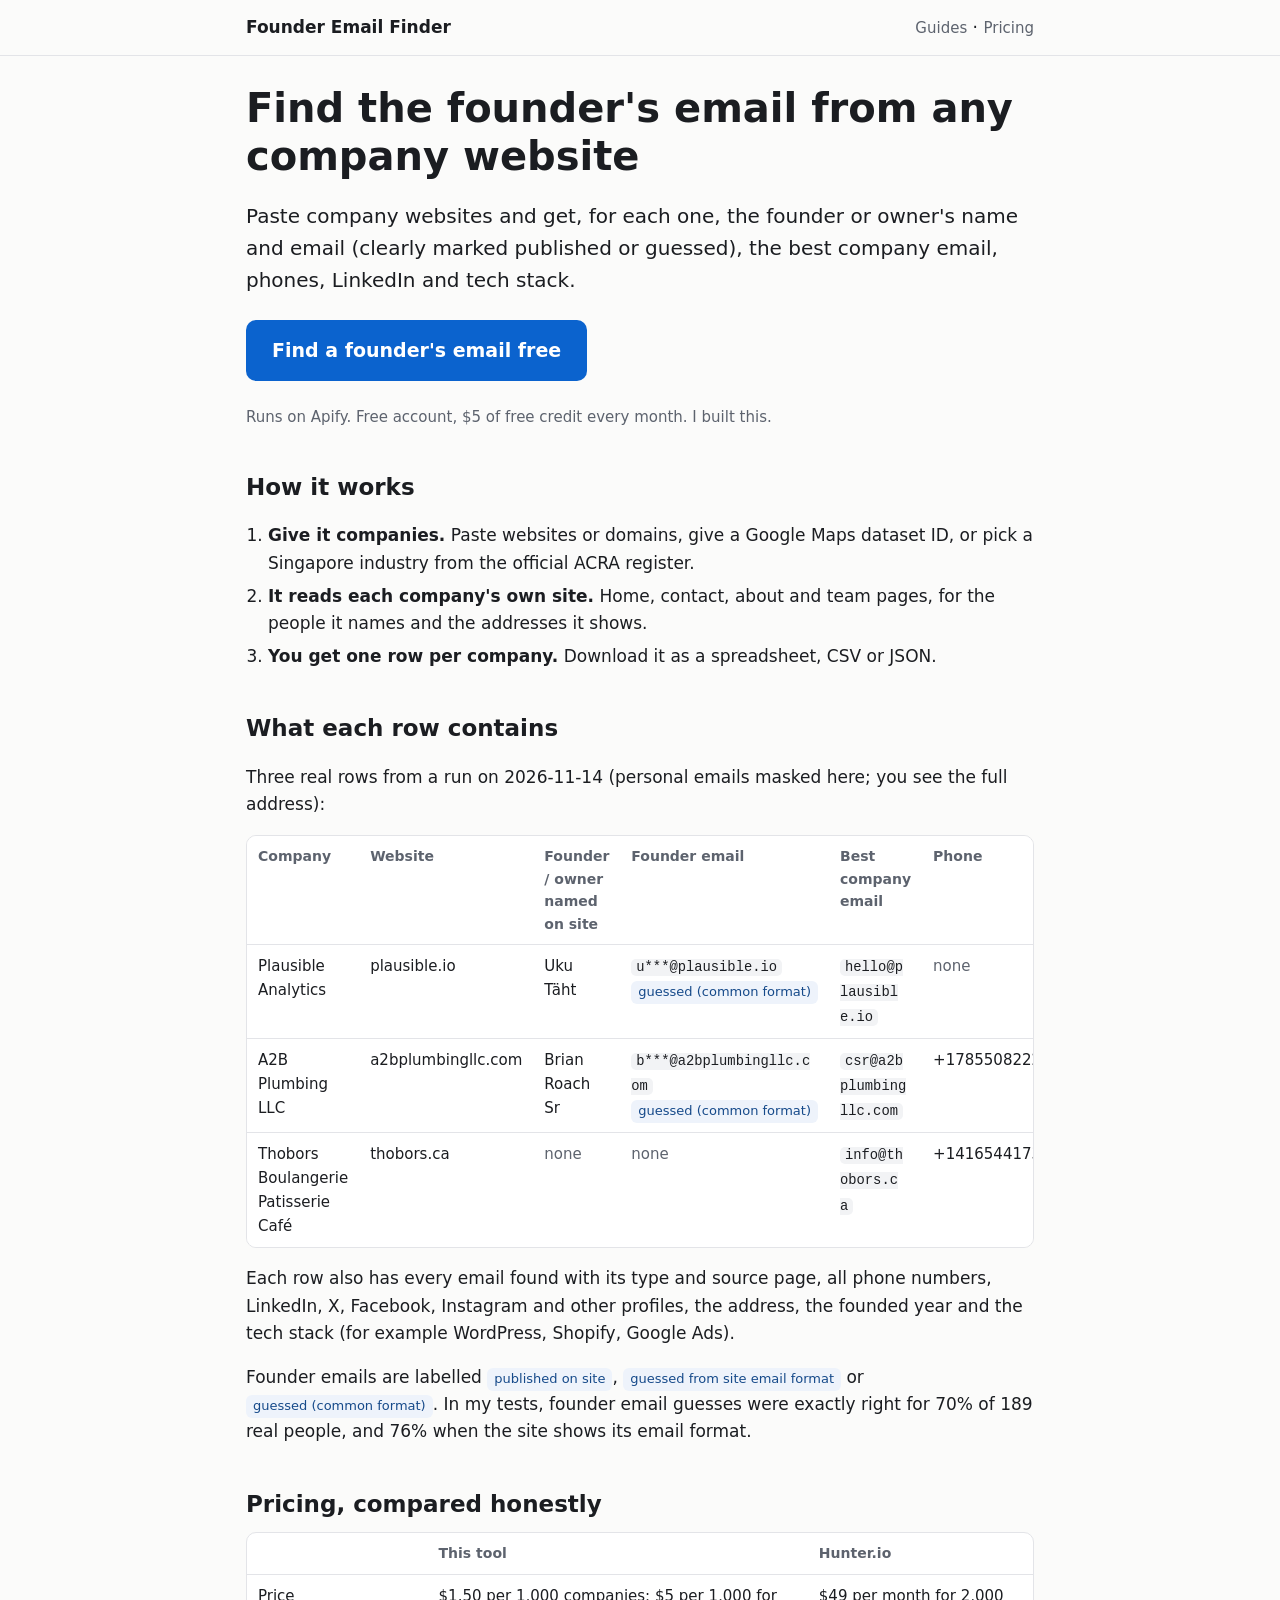
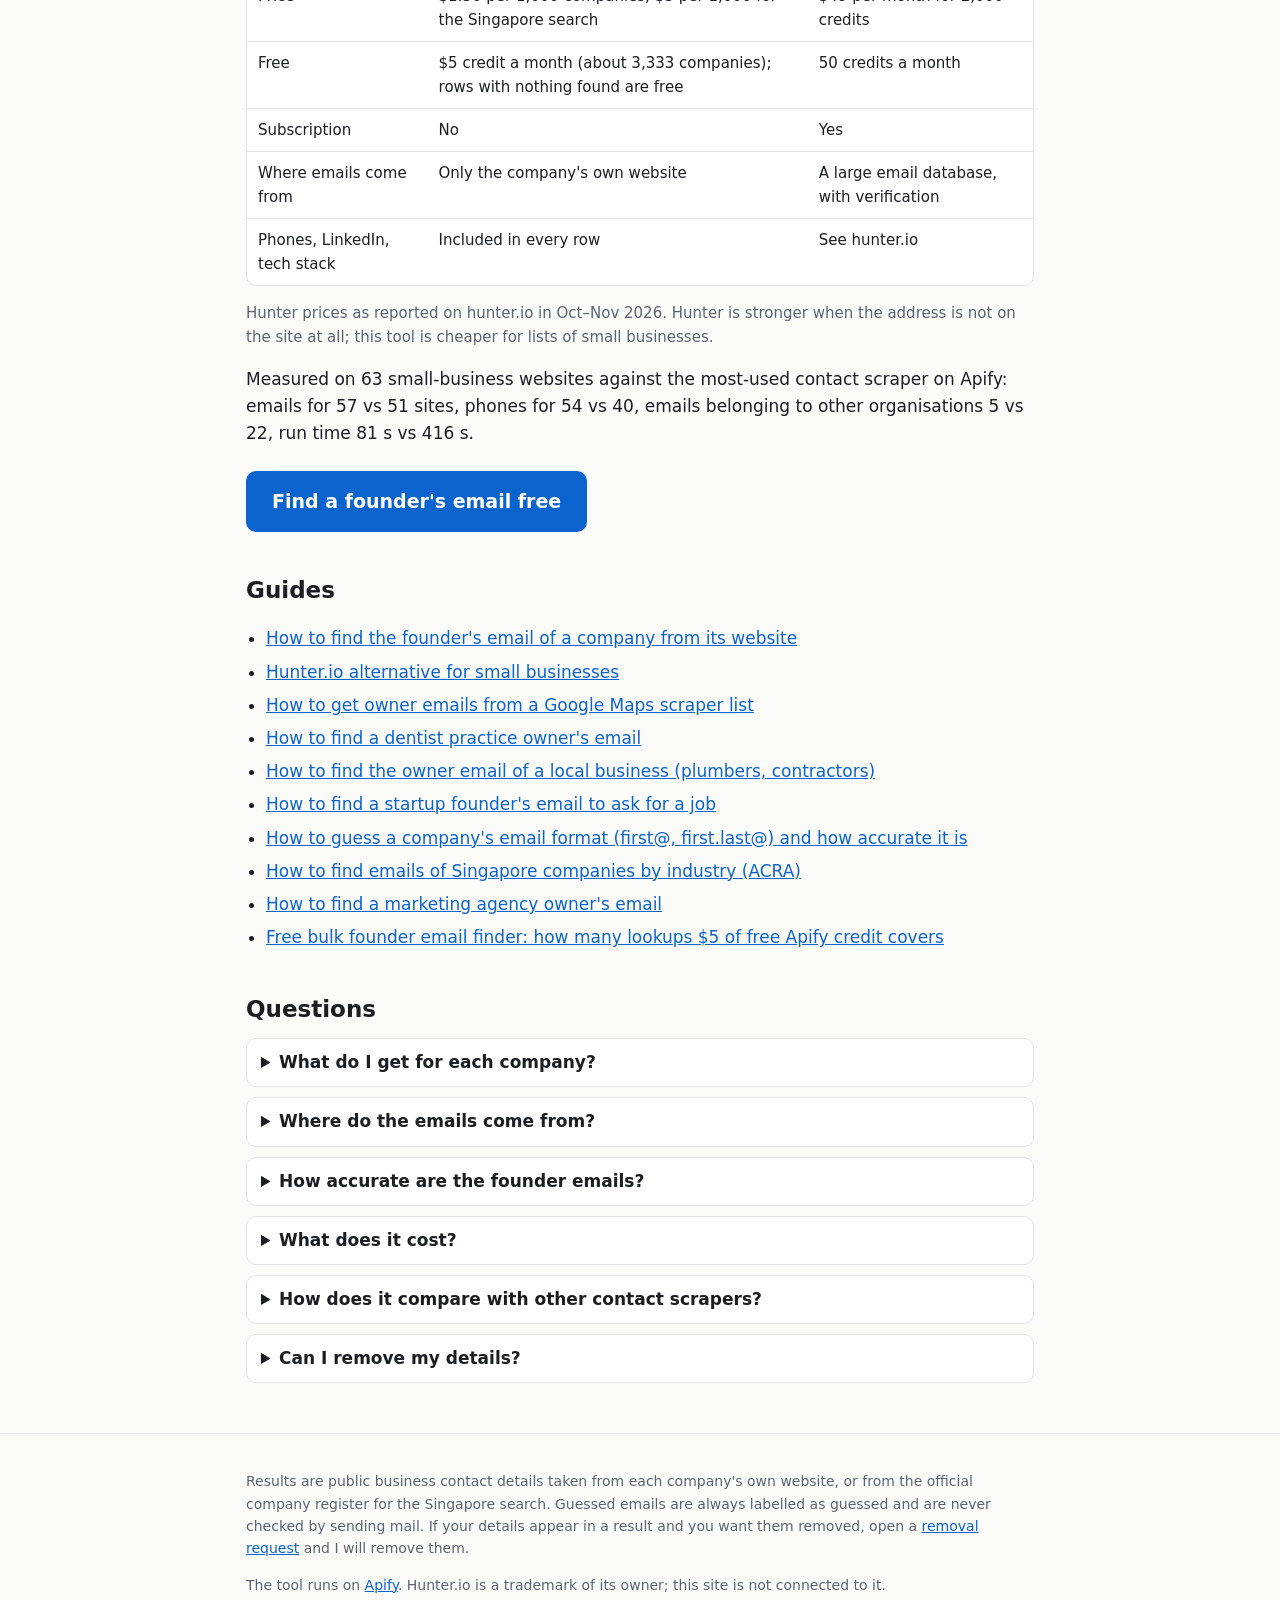
==== index.html @ 565bc881 "Founder email finder site: home page and 10 question pages Co-Authored-By: Claude Opus 5.5 <noreply@" ====
<!doctype html>
<html lang="en">
<head>
<meta charset="utf-8">
<meta name="viewport" content="width=device-width,initial-scale=1">
<title>Founder Email Finder by Domain: Hunter.io alternative, $1.50 per 1,000</title>
<meta name="description" content="Paste company websites or a Google Maps dataset; get the founder&#x27;s name and email (labelled published or guessed), company email, phones, LinkedIn and tech stack. $1.50 per 1,000.">
<link rel="canonical" href="https://saquibjawedbit.github.io/founder-email-finder/">
<meta property="og:title" content="Founder Email Finder by Domain: Hunter.io alternative, $1.50 per 1,000">
<meta property="og:description" content="Paste company websites or a Google Maps dataset; get the founder&#x27;s name and email (labelled published or guessed), company email, phones, LinkedIn and tech stack. $1.50 per 1,000.">
<meta property="og:url" content="https://saquibjawedbit.github.io/founder-email-finder/">
<meta property="og:type" content="website">
<meta name="color-scheme" content="light dark">
<link rel="stylesheet" href="style.css">
<script type="application/ld+json">{"@context": "https://schema.org", "@type": "FAQPage", "mainEntity": [{"@type": "Question", "name": "What do I get for each company?", "acceptedAnswer": {"@type": "Answer", "text": "One row with the founder or owner's name and email (labelled published on site, guessed from site email format, or guessed common format), the best company email, phone numbers, LinkedIn and other social profiles, and the website's tech stack."}}, {"@type": "Question", "name": "Where do the emails come from?", "acceptedAnswer": {"@type": "Answer", "text": "Only from each company's own website: home, contact, about and team pages. There is no database of emails collected elsewhere."}}, {"@type": "Question", "name": "How accurate are the founder emails?", "acceptedAnswer": {"@type": "Answer", "text": "In my tests, founder email guesses were exactly right for 70% of 189 real people, and 76% when the site shows its email format. Guesses are never checked by sending mail."}}, {"@type": "Question", "name": "What does it cost?", "acceptedAnswer": {"@type": "Answer", "text": "$1.50 per 1,000 companies for websites or a Google Maps dataset, and $5 per 1,000 for the Singapore industry search. Rows with nothing found are free. Apify gives $5 of free credit every month."}}, {"@type": "Question", "name": "How does it compare with other contact scrapers?", "acceptedAnswer": {"@type": "Answer", "text": "On 63 small-business websites, against the most-used contact scraper on Apify: emails for 57 vs 51 sites, phones for 54 vs 40, emails from other organisations 5 vs 22, and 81 seconds vs 416 seconds."}}, {"@type": "Question", "name": "Can I remove my details?", "acceptedAnswer": {"@type": "Answer", "text": "Yes. Open a removal request at https://github.com/saquibjawedbit/founder-email-finder/issues and I will remove them."}}]}</script>
<script type="application/ld+json">{"@context": "https://schema.org", "@type": "SoftwareApplication", "name": "Founder Email Finder by Domain", "applicationCategory": "BusinessApplication", "operatingSystem": "Web", "url": "https://apify.com/intropi/company-contacts-tech-lookup", "offers": {"@type": "Offer", "price": "1.50", "priceCurrency": "USD", "description": "per 1,000 companies"}}</script>
</head>
<body>
<header class="site"><div class="wrap"><a class="brand" href="./">Founder Email Finder</a><nav><a href="./#questions">Guides</a> · <a href="./#pricing">Pricing</a></nav></div></header>
<main><div class="wrap">
<h1>Find the founder&#x27;s email from any company website</h1>
<p class="lead">Paste company websites and get, for each one, the founder or owner's name and email (clearly marked published or guessed), the best company email, phones, LinkedIn and tech stack.</p>
<p class="cta-wrap"><a class="cta" href="https://apify.com/intropi/company-contacts-tech-lookup" rel="noopener">Find a founder&#x27;s email free</a></p>
<p class="small">Runs on Apify. Free account, $5 of free credit every month. I built this.</p>

<h2>How it works</h2>
<ol class=steps>
<li><strong>Give it companies.</strong> Paste websites or domains, give a Google Maps dataset ID, or pick a Singapore industry from the official ACRA register.</li>
<li><strong>It reads each company's own site.</strong> Home, contact, about and team pages, for the people it names and the addresses it shows.</li>
<li><strong>You get one row per company.</strong> Download it as a spreadsheet, CSV or JSON.</li>
</ol>

<h2>What each row contains</h2>
<p>Three real rows from a run on 2026-11-14 (personal emails masked here; you see the full address):</p>
<div class="table-wrap"><table><thead><tr><th scope=col>Company</th><th scope=col>Website</th><th scope=col>Founder / owner named on site</th><th scope=col>Founder email</th><th scope=col>Best company email</th><th scope=col>Phone</th></tr></thead><tbody>
<tr><td data-label="Company">Plausible Analytics</td><td data-label="Website">plausible.io</td><td data-label="Founder / owner named on site">Uku Täht</td><td data-label="Founder email"><code>u***@plausible.io</code> <span class=tag>guessed (common format)</span></td><td data-label="Best company email"><code>hello@plausible.io</code></td><td data-label="Phone"><span class=muted>none</span></td></tr>
<tr><td data-label="Company">A2B Plumbing LLC</td><td data-label="Website">a2bplumbingllc.com</td><td data-label="Founder / owner named on site">Brian Roach Sr</td><td data-label="Founder email"><code>b***@a2bplumbingllc.com</code> <span class=tag>guessed (common format)</span></td><td data-label="Best company email"><code>csr@a2bplumbingllc.com</code></td><td data-label="Phone">+17855082227</td></tr>
<tr><td data-label="Company">Thobors Boulangerie Patisserie Café</td><td data-label="Website">thobors.ca</td><td data-label="Founder / owner named on site"><span class=muted>none</span></td><td data-label="Founder email"><span class=muted>none</span></td><td data-label="Best company email"><code>info@thobors.ca</code></td><td data-label="Phone">+14165441733</td></tr>
</tbody></table></div>
<p>Each row also has every email found with its type and source page, all phone numbers, LinkedIn, X, Facebook, Instagram and other profiles, the address, the founded year and the tech stack (for example WordPress, Shopify, Google Ads).</p>
<p>Founder emails are labelled <span class=tag>published on site</span>, <span class=tag>guessed from site email format</span> or <span class=tag>guessed (common format)</span>. In my tests, founder email guesses were exactly right for 70% of 189 real people, and 76% when the site shows its email format.</p>

<h2 id="pricing">Pricing, compared honestly</h2>
<div class="table-wrap"><table><thead><tr><th></th><th>This tool</th><th>Hunter.io</th></tr></thead><tbody>
<tr><td>Price</td><td>$1.50 per 1,000 companies; $5 per 1,000 for the Singapore search</td><td>$49 per month for 2,000 credits</td></tr>
<tr><td>Free</td><td>$5 credit a month (about 3,333 companies); rows with nothing found are free</td><td>50 credits a month</td></tr>
<tr><td>Subscription</td><td>No</td><td>Yes</td></tr>
<tr><td>Where emails come from</td><td>Only the company's own website</td><td>A large email database, with verification</td></tr>
<tr><td>Phones, LinkedIn, tech stack</td><td>Included in every row</td><td>See hunter.io</td></tr>
</tbody></table></div>
<p class="small">Hunter prices as reported on hunter.io in Oct–Nov 2026. Hunter is stronger when the address is not on the site at all; this tool is cheaper for lists of small businesses.</p>
<p>Measured on 63 small-business websites against the most-used contact scraper on Apify: emails for 57 vs 51 sites, phones for 54 vs 40, emails belonging to other organisations 5 vs 22, run time 81 s vs 416 s.</p>
<p class="cta-wrap"><a class="cta" href="https://apify.com/intropi/company-contacts-tech-lookup" rel="noopener">Find a founder&#x27;s email free</a></p>

<h2 id="questions">Guides</h2>
<ul class=qs>
<li><a href="find-founder-email-from-website.html">How to find the founder&#x27;s email of a company from its website</a></li><li><a href="hunter-io-alternative-small-business.html">Hunter.io alternative for small businesses</a></li><li><a href="google-maps-scraper-owner-emails.html">How to get owner emails from a Google Maps scraper list</a></li><li><a href="find-dentist-practice-owner-email.html">How to find a dentist practice owner&#x27;s email</a></li><li><a href="find-local-business-owner-email.html">How to find the owner email of a local business (plumbers, contractors)</a></li><li><a href="find-startup-founder-email-for-job.html">How to find a startup founder&#x27;s email to ask for a job</a></li><li><a href="guess-company-email-format.html">How to guess a company&#x27;s email format (first@, first.last@) and how accurate it is</a></li><li><a href="singapore-company-emails-by-industry-acra.html">How to find emails of Singapore companies by industry (ACRA)</a></li><li><a href="find-marketing-agency-owner-email.html">How to find a marketing agency owner&#x27;s email</a></li><li><a href="free-bulk-founder-email-finder.html">Free bulk founder email finder: how many lookups $5 of free Apify credit covers</a></li>
</ul>

<h2>Questions</h2>
<details><summary>What do I get for each company?</summary><p>One row with the founder or owner&#x27;s name and email (labelled published on site, guessed from site email format, or guessed common format), the best company email, phone numbers, LinkedIn and other social profiles, and the website&#x27;s tech stack.</p></details>
<details><summary>Where do the emails come from?</summary><p>Only from each company&#x27;s own website: home, contact, about and team pages. There is no database of emails collected elsewhere.</p></details>
<details><summary>How accurate are the founder emails?</summary><p>In my tests, founder email guesses were exactly right for 70% of 189 real people, and 76% when the site shows its email format. Guesses are never checked by sending mail.</p></details>
<details><summary>What does it cost?</summary><p>$1.50 per 1,000 companies for websites or a Google Maps dataset, and $5 per 1,000 for the Singapore industry search. Rows with nothing found are free. Apify gives $5 of free credit every month.</p></details>
<details><summary>How does it compare with other contact scrapers?</summary><p>On 63 small-business websites, against the most-used contact scraper on Apify: emails for 57 vs 51 sites, phones for 54 vs 40, emails from other organisations 5 vs 22, and 81 seconds vs 416 seconds.</p></details>
<details><summary>Can I remove my details?</summary><p>Yes. Open a <a href="https://github.com/saquibjawedbit/founder-email-finder/issues/new?title=Removal%20request">removal request</a> and I will remove them.</p></details>


</div></main>
<footer class="site"><div class="wrap">
<p>Results are public business contact details taken from each company's own website, or from the official company register for the Singapore search. Guessed emails are always labelled as guessed and are never checked by sending mail. If your details appear in a result and you want them removed, open a <a href="https://github.com/saquibjawedbit/founder-email-finder/issues/new?title=Removal%20request">removal request</a> and I will remove them.</p>
<p>The tool runs on <a href="https://apify.com/intropi/company-contacts-tech-lookup" rel="noopener">Apify</a>. Hunter.io is a trademark of its owner; this site is not connected to it.</p>
</div></footer>
</body>
</html>
---- style.css ----
:root{--bg:#fbfbfa;--fg:#1b1d21;--muted:#5d636e;--line:#e3e4e8;--card:#ffffff;--accent:#0b63ce;--accent-fg:#fff;--tag:#eef3fb;--tag-fg:#164a8a;--code:#f2f3f5}
@media (prefers-color-scheme:dark){:root{--bg:#121417;--fg:#e8e9ec;--muted:#a3a8b3;--line:#2b2f36;--card:#1a1d22;--accent:#5aa2ff;--accent-fg:#0b0d10;--tag:#1d2a3d;--tag-fg:#b9d4ff;--code:#22262d}}
*{box-sizing:border-box}
html{-webkit-text-size-adjust:100%}
body{margin:0;background:var(--bg);color:var(--fg);font:17px/1.6 system-ui,-apple-system,"Segoe UI",Roboto,sans-serif}
a{color:var(--accent)}
.wrap{max-width:820px;margin:0 auto;padding:0 16px}
header.site{border-bottom:1px solid var(--line)}
header.site .wrap{display:flex;justify-content:space-between;align-items:center;gap:12px;padding-top:14px;padding-bottom:14px}
header.site a.brand{font-weight:700;color:var(--fg);text-decoration:none}
header.site nav a{color:var(--muted);text-decoration:none;font-size:15px}
main{padding:28px 0 40px}
h1{font-size:clamp(28px,5vw,40px);line-height:1.2;margin:0 0 16px}
h2{font-size:23px;margin:40px 0 10px}
h3{font-size:18px;margin:22px 0 6px}
.lead{font-size:20px}
.answer{font-size:19px;border-left:4px solid var(--accent);padding:4px 0 4px 16px}
.cta-wrap{margin:24px 0}
.cta{display:inline-block;background:var(--accent);color:var(--accent-fg);font-weight:700;font-size:19px;padding:15px 26px;border-radius:10px;text-decoration:none}
.cta:hover{filter:brightness(1.08)}
.small,.muted{color:var(--muted);font-size:15px}
.tag{display:inline-block;background:var(--tag);color:var(--tag-fg);font-size:13px;padding:1px 7px;border-radius:6px;white-space:nowrap}
code{background:var(--code);padding:1px 5px;border-radius:5px;font-size:.92em;word-break:break-all}
pre{background:var(--code);padding:12px;border-radius:8px;overflow-x:auto;font-size:14px}
pre code{padding:0;background:none}
.table-wrap{overflow-x:auto;border:1px solid var(--line);border-radius:10px;background:var(--card)}
table{border-collapse:collapse;width:100%;font-size:15px}
th,td{text-align:left;padding:9px 11px;border-bottom:1px solid var(--line);vertical-align:top}
th{font-size:14px;color:var(--muted);font-weight:600}
tr:last-child td{border-bottom:0}
ol.steps{padding-left:22px}
ol.steps li{margin:6px 0}
details{border:1px solid var(--line);border-radius:10px;padding:10px 14px;margin:10px 0;background:var(--card)}
summary{cursor:pointer;font-weight:600}
ul.qs{padding-left:20px}
ul.qs li{margin:6px 0}
footer.site{border-top:1px solid var(--line);padding:22px 0 36px;color:var(--muted);font-size:14px}
@media (max-width:640px){
 body{font-size:16px}
 table.stack thead{display:none}
 .table-wrap table,.table-wrap tbody,.table-wrap tr,.table-wrap td{display:block;width:100%}
 .table-wrap thead{display:none}
 .table-wrap tr{border-bottom:1px solid var(--line);padding:8px 0}
 .table-wrap td{border:0;padding:3px 12px}
 .table-wrap td::before{content:attr(data-label);display:block;font-size:12px;color:var(--muted)}
}
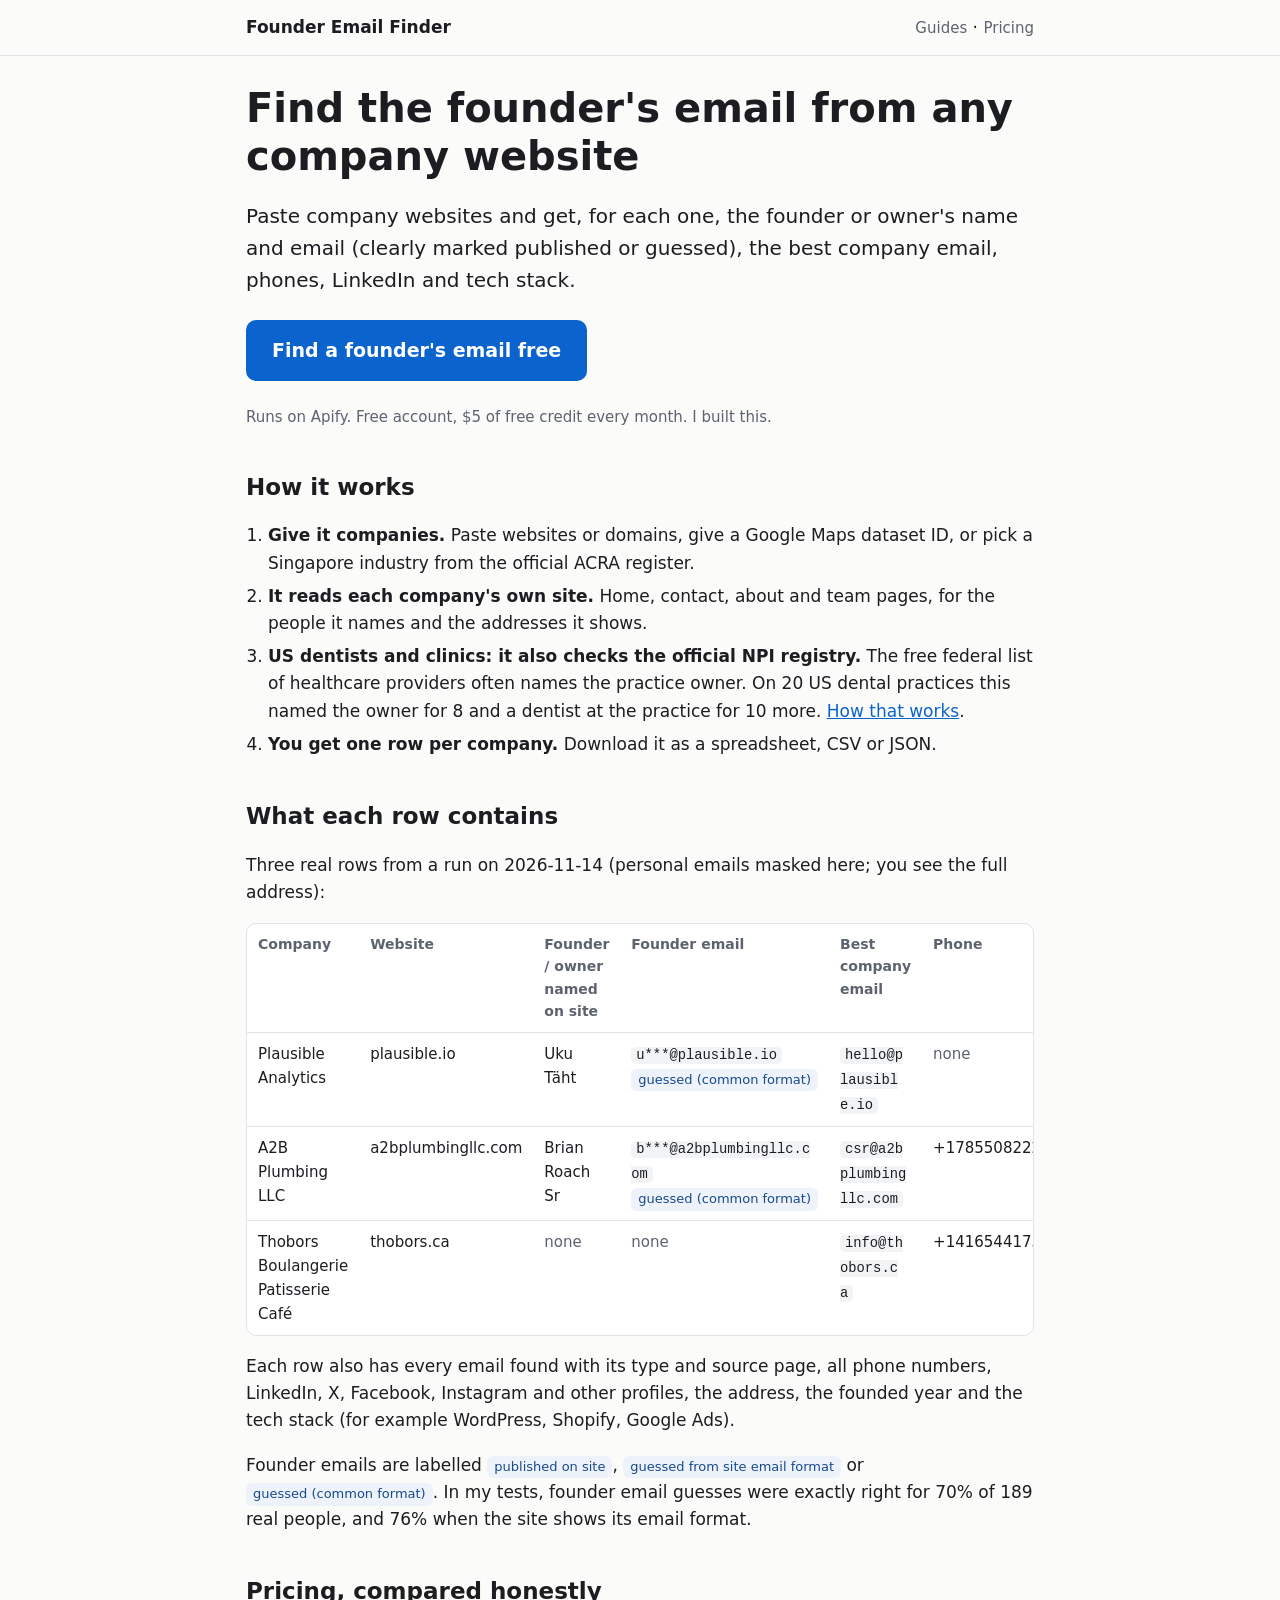
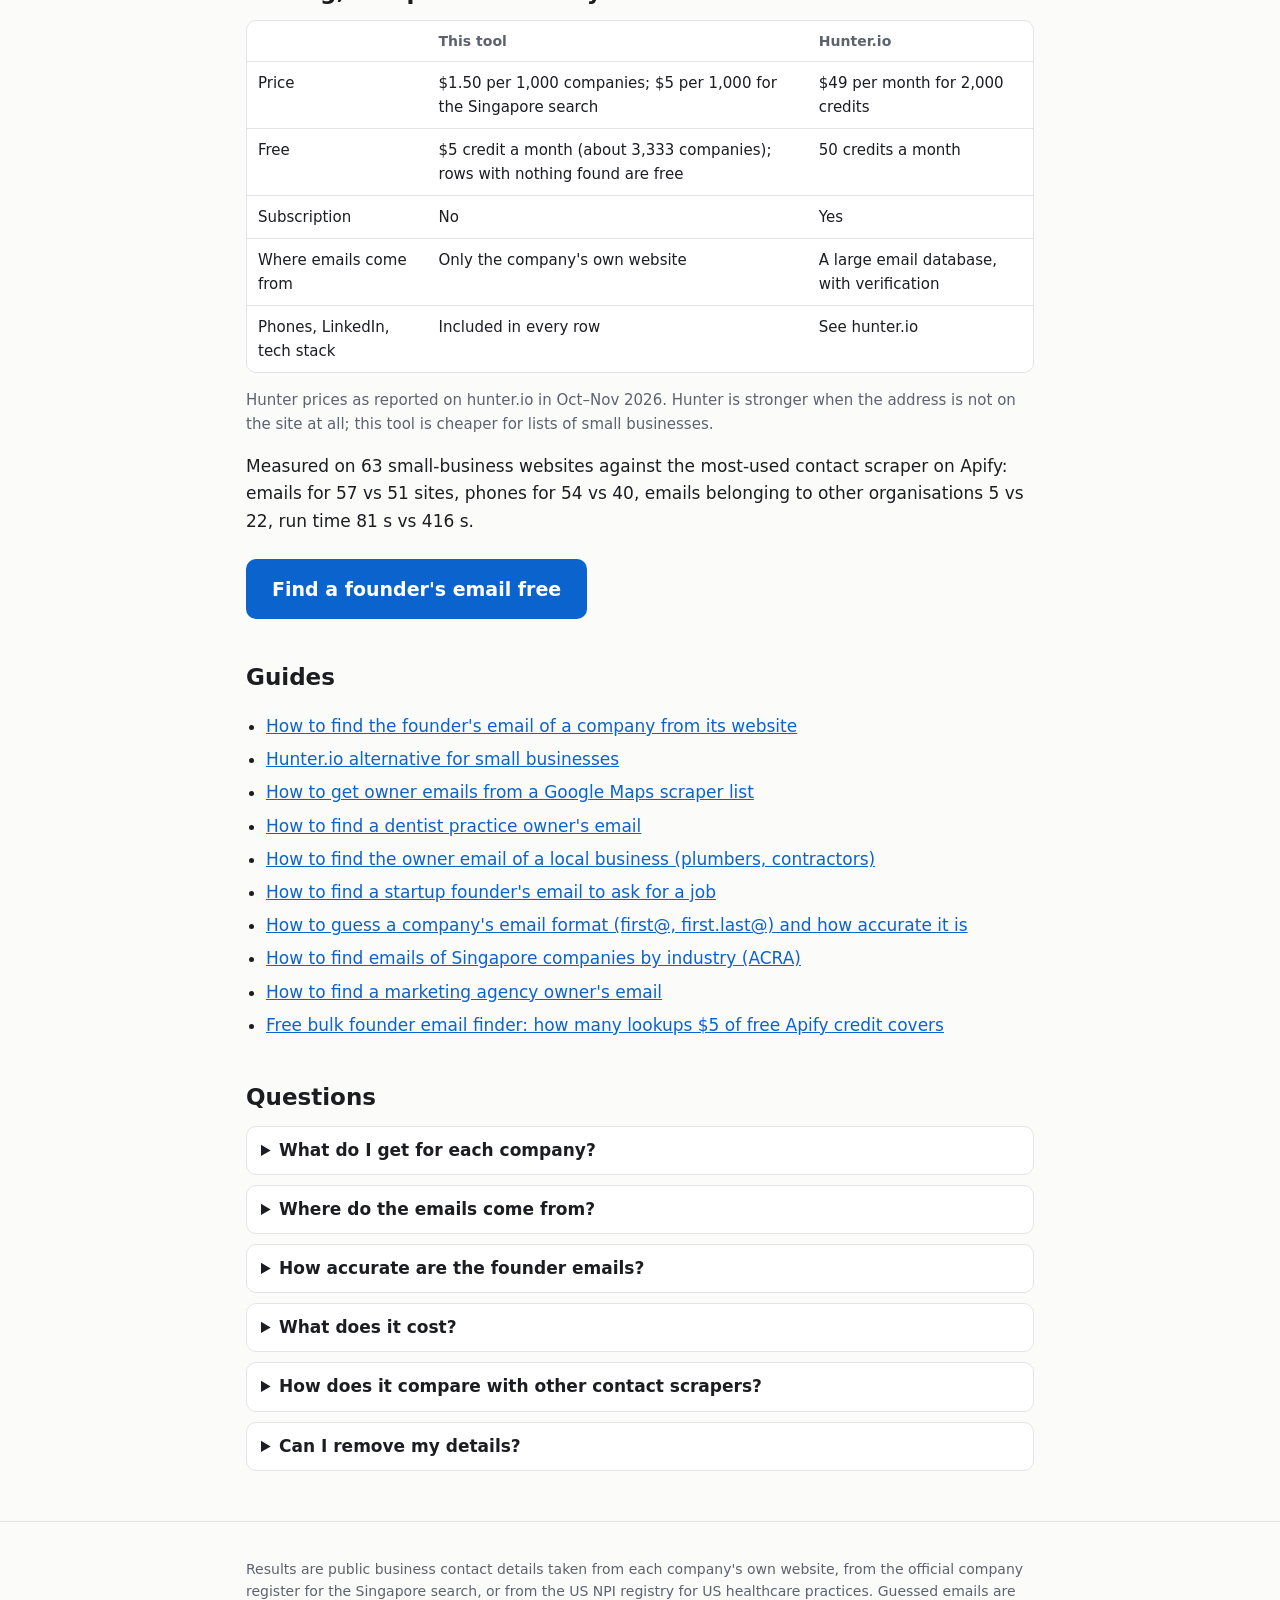
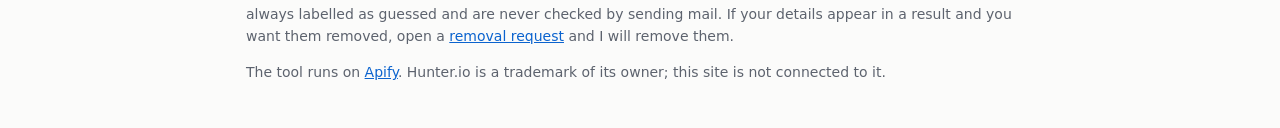
==== commit 1182fdc7: "Dentist page: measured NPI registry results (20 US practices, before and after) The dentist page sai" ====
--- a/index.html
+++ b/index.html
@@ -1,6 +1,7 @@
 <!doctype html>
 <html lang="en">
 <head>
+<meta name="google-site-verification" content="FbmMQ-drCQZ7NTqeMJr08FOztOmKR97-vS_D_uBKees" />
 <meta charset="utf-8">
 <meta name="viewport" content="width=device-width,initial-scale=1">
 <title>Founder Email Finder by Domain: Hunter.io alternative, $1.50 per 1,000</title>
@@ -27,6 +28,7 @@
 <ol class=steps>
 <li><strong>Give it companies.</strong> Paste websites or domains, give a Google Maps dataset ID, or pick a Singapore industry from the official ACRA register.</li>
 <li><strong>It reads each company's own site.</strong> Home, contact, about and team pages, for the people it names and the addresses it shows.</li>
+<li><strong>US dentists and clinics: it also checks the official NPI registry.</strong> The free federal list of healthcare providers often names the practice owner. On 20 US dental practices this named the owner for 8 and a dentist at the practice for 10 more. <a href="find-dentist-practice-owner-email.html">How that works</a>.</li>
 <li><strong>You get one row per company.</strong> Download it as a spreadsheet, CSV or JSON.</li>
 </ol>
 
@@ -68,7 +70,7 @@
 
 </div></main>
 <footer class="site"><div class="wrap">
-<p>Results are public business contact details taken from each company's own website, or from the official company register for the Singapore search. Guessed emails are always labelled as guessed and are never checked by sending mail. If your details appear in a result and you want them removed, open a <a href="https://github.com/saquibjawedbit/founder-email-finder/issues/new?title=Removal%20request">removal request</a> and I will remove them.</p>
+<p>Results are public business contact details taken from each company's own website, from the official company register for the Singapore search, or from the US NPI registry for US healthcare practices. Guessed emails are always labelled as guessed and are never checked by sending mail. If your details appear in a result and you want them removed, open a <a href="https://github.com/saquibjawedbit/founder-email-finder/issues/new?title=Removal%20request">removal request</a> and I will remove them.</p>
 <p>The tool runs on <a href="https://apify.com/intropi/company-contacts-tech-lookup" rel="noopener">Apify</a>. Hunter.io is a trademark of its owner; this site is not connected to it.</p>
 </div></footer>
 </body>
